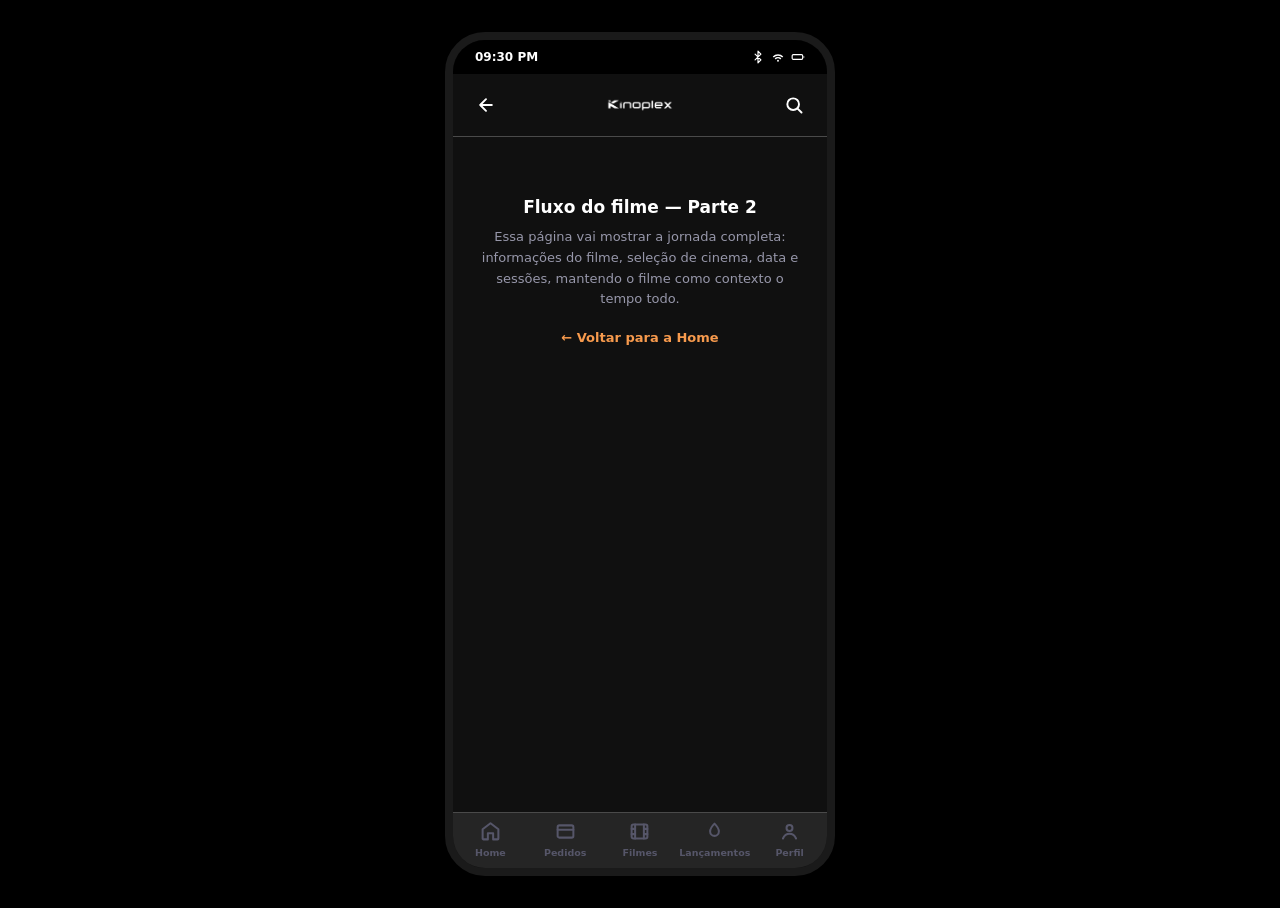
==== movie.html @ b130d0fe "Update kinoplex prototype" ====
<!DOCTYPE html>
<html lang="pt-BR">
<head>
<meta charset="UTF-8">
<meta name="viewport" content="width=device-width, initial-scale=1.0, viewport-fit=cover">
<title>Kinoplex — Filme</title>
<link rel="preconnect" href="https://fonts.googleapis.com">
<link href="https://fonts.googleapis.com/css2?family=Inter:wght@400;500;600;700;800&display=swap" rel="stylesheet">
<link rel="stylesheet" href="assets/style.css">
</head>
<body>
<div class="device">
  <div class="status-bar"><span>09:30 PM</span><div class="icons"></div></div>
  <div class="screen">
    <header class="app-header">
      <a class="icon-btn" href="index.html" aria-label="Voltar"></a>
      <div class="wordmark"><img src="assets/images/kinoplex-logo.png" alt="Kinoplex"></div>
      <a class="icon-btn" href="search.html" aria-label="Pesquisar"></a>
    </header>
    <div class="stub">
      <h2>Fluxo do filme — Parte 2</h2>
      <p>Essa página vai mostrar a jornada completa: informações do filme, seleção de cinema, data e sessões, mantendo o filme como contexto o tempo todo.</p>
      <a class="back-link" href="index.html">← Voltar para a Home</a>
    </div>
  </div>
  <nav class="bottom-nav">
    <a class="nav-item" href="index.html"><span class="nav-icon"></span>Home</a>
    <button class="nav-item"><span class="nav-icon"></span>Pedidos</button>
    <button class="nav-item"><span class="nav-icon"></span>Filmes</button>
    <button class="nav-item"><span class="nav-icon"></span>Lançamentos</button>
    <button class="nav-item"><span class="nav-icon"></span>Perfil</button>
  </nav>
</div>
<script src="assets/app.js"></script>
<script>
  document.querySelector('.status-bar .icons').innerHTML = ICONS.bluetooth + ICONS.wifi + ICONS.battery;
  document.querySelector('[aria-label="Voltar"]').innerHTML = ICONS.back;
  document.querySelector('[aria-label="Pesquisar"]').innerHTML = ICONS.search;
  const navIcons = [ICONS.home, ICONS.orders, ICONS.films, ICONS.launches, ICONS.profile];
  document.querySelectorAll('.nav-item .nav-icon').forEach((el,i) => el.innerHTML = navIcons[i]);
</script>
</body>
</html>
---- assets/style.css ----
/* ============================================================
   KINOPLEX — Design tokens
   ============================================================ */
:root {
  /* Primary — Kinoplex Orange */
  --primary-900:#7A2E00; --primary-800:#A63F00; --primary-700:#C94D00; --primary-600:#E85A00;
  --primary-500:#F58220; --primary-400:#F79A4D; --primary-300:#FAB57A; --primary-200:#FCD0A8;
  --primary-100:#FEE7D2; --primary-50:#FFF4EA;

  /* Secondary — Kinoplex Dark (achromatic) */
  --secondary-900:#151515; --secondary-800:#252525; --secondary-700:#353535; --secondary-600:#4A4A4A;
  --secondary-500:#606060; --secondary-400:#787878; --secondary-300:#999999; --secondary-200:#B0B0B0;
  --secondary-100:#E0E0E0; --secondary-50:#F2F2F2;

  /* Neutral (slightly cool grays) */
  --neutral-900:#141418; --neutral-700:#353541; --neutral-600:#454555; --neutral-500:#565669;
  --neutral-400:#73738D; --neutral-300:#9797AA; --neutral-100:#E0E0E4; --neutral-50:#F1F1F3;

  --success-500:#34B35B; --success-400:#5ACE7C;
  --warning-500:#F5B800;
  --error-500:#E44A4E;

  /* Semantic */
  --bg-app: #101010;
  --bg-surface: var(--secondary-800);
  --bg-surface-elevated: var(--secondary-700);
  --primary: var(--primary-500);
  --primary-on: #141418; /* text color to place on top of --primary */
  --text-primary: #FFFFFF;
  --text-secondary: var(--neutral-300);
  --text-muted: var(--neutral-500);
  --border-color: var(--secondary-600);

  --radius-sm: 8px;
  --radius-md: 12px;
  --radius-lg: 20px;
  --transition: all .2s cubic-bezier(.4,0,.2,1);

  --font-body: 'Open Sans', system-ui, -apple-system, sans-serif;
}

* { box-sizing: border-box; margin: 0; padding: 0; }

html, body {
  background: #000;
  color: var(--text-primary);
  font-family: var(--font-body);
  -webkit-tap-highlight-color: transparent;
}

a { color: inherit; text-decoration: none; }
button { font-family: inherit; }
ul { list-style: none; }

/* ============================================================
   DEVICE FRAME
   Desktop/presentation: phone mockup with fake status + nav bar.
   Real mobile viewport: edge-to-edge, no fake chrome (the real
   device already provides its own status bar).
   ============================================================ */
body {
  min-height: 100vh;
  display: flex;
  justify-content: center;
  align-items: center;
  padding: 32px 16px;
}

.device {
  width: 390px;
  background: var(--bg-app);
  border: 8px solid #1a1a1a;
  border-radius: 40px;
  box-shadow: 0 30px 60px rgba(0,0,0,.55);
  overflow: hidden;
  position: relative;
  display: flex;
  flex-direction: column;
  height: 844px;
}

.status-bar {
  height: 34px;
  flex-shrink: 0;
  padding: 0 22px;
  display: flex;
  align-items: center;
  justify-content: space-between;
  font-size: 12px;
  font-weight: 600;
  background: #000;
}
.status-bar .icons { display: flex; align-items: center; gap: 6px; }
.status-bar svg { width: 14px; height: 14px; }

.android-bar {
  height: 26px;
  flex-shrink: 0;
  background: #000;
  display: flex;
  align-items: center;
  justify-content: center;
  gap: 60px;
  color: var(--text-secondary);
}
.android-bar svg { width: 16px; height: 16px; }

.screen {
  flex: 1;
  overflow-y: auto;
  overflow-x: hidden;
  scrollbar-width: none;
  position: relative;
  background: var(--bg-app);
}
.screen::-webkit-scrollbar { display: none; }

@media (max-width: 460px) {
  body { padding: 0; align-items: stretch; }
  .device {
    width: 100%;
    height: 100dvh;
    border: none;
    border-radius: 0;
    box-shadow: none;
  }
  .status-bar, .android-bar { display: none; }
}

/* ============================================================
   HEADER
   ============================================================ */
.app-header {
  position: sticky;
  top: 0;
  z-index: 20;
  background: var(--bg-app);
  border-bottom: 1px solid var(--border-color);
  padding: 14px 16px;
  display: flex;
  align-items: center;
  justify-content: space-between;
}
.icon-btn {
  width: 34px;
  height: 34px;
  display: flex;
  align-items: center;
  justify-content: center;
  background: none;
  border: none;
  color: var(--text-primary);
  cursor: pointer;
  border-radius: 50%;
  transition: var(--transition);
  flex-shrink: 0;
}
.icon-btn:hover { background: var(--bg-surface); }
.icon-btn svg { width: 20px; height: 20px; }

.wordmark {
  display: flex;
  align-items: center;
}
.wordmark img {
  height: 17px;
  width: auto;
  display: block;
}
.splash .wordmark img { height: 30px; }

/* ============================================================
   SECTION HEADERS
   ============================================================ */
.section-title {
  padding: 18px 16px 12px;
  font-size: 15px;
  font-weight: 800;
  color: var(--text-primary);
}

/* ============================================================
   BADGES (age rating / genre / trending)
   ============================================================ */
.badge-row { display: flex; align-items: center; gap: 6px; flex-wrap: wrap; margin-top: 8px; }
.badge {
  font-size: 10.5px;
  font-weight: 700;
  padding: 3px 8px;
  border-radius: 5px;
  white-space: nowrap;
}
.badge-rating { background: var(--primary-500); color: var(--primary-on); }
.badge-genre { background: var(--bg-surface-elevated); color: var(--text-secondary); font-weight: 600; }
.badge-trending {
  background: var(--bg-surface-elevated);
  color: var(--primary-400);
  font-weight: 700;
  display: inline-flex;
  align-items: center;
  gap: 3px;
}
.badge-trending svg { width: 10px; height: 10px; }

/* ============================================================
   FEATURED CARD (first "Em Cartaz" item)
   ============================================================ */
.featured-card {
  display: block;
  margin: 0 16px 20px;
  cursor: pointer;
}
.featured-poster {
  position: relative;
  height: 230px;
  border-radius: var(--radius-md);
  overflow: hidden;
  border: 1px solid var(--border-color);
  background-size: cover;
  background-position: center;
  transition: var(--transition);
}
.featured-card:hover .featured-poster { border-color: var(--primary); }

.play-badge {
  position: absolute;
  top: 10px;
  left: 10px;
  width: 26px;
  height: 26px;
  border-radius: 6px;
  background: rgba(0,0,0,.55);
  display: flex;
  align-items: center;
  justify-content: center;
  backdrop-filter: blur(2px);
}
.play-badge svg { width: 12px; height: 12px; color: #fff; }

.featured-title {
  font-size: 16px;
  font-weight: 700;
  margin-top: 10px;
  line-height: 1.3;
}

/* ============================================================
   SECONDARY GRID (2-up "Em Cartaz" row)
   ============================================================ */
.movie-grid {
  display: grid;
  grid-template-columns: 1fr 1fr;
  gap: 12px;
  padding: 0 16px 8px;
}
.movie-card { cursor: pointer; }
.movie-card .poster {
  aspect-ratio: 2/3;
  border-radius: var(--radius-md);
  border: 1px solid var(--border-color);
  background-size: cover;
  background-position: center;
  transition: var(--transition);
}
.movie-card:hover .poster { border-color: var(--primary); }
.movie-card .movie-title {
  font-size: 13px;
  font-weight: 700;
  margin-top: 8px;
  line-height: 1.3;
}

/* Placeholder poster gradients (no real movie stills — public deploy) */
.poster-a { background-image: linear-gradient(150deg, hsl(6,70%,26%), hsl(340,55%,12%)); }
.poster-b { background-image: linear-gradient(150deg, hsl(200,45%,22%), hsl(230,50%,10%)); }
.poster-c { background-image: linear-gradient(150deg, hsl(330,40%,24%), hsl(300,45%,10%)); }

/* ============================================================
   BOTTOM NAV
   ============================================================ */
.bottom-nav {
  flex-shrink: 0;
  border-top: 1px solid var(--border-color);
  background: var(--bg-surface);
  display: flex;
  justify-content: space-around;
  align-items: center;
  padding: 8px 0 10px;
}
.nav-item {
  display: flex;
  flex-direction: column;
  align-items: center;
  gap: 3px;
  color: var(--text-muted);
  font-size: 9.5px;
  font-weight: 600;
  cursor: pointer;
  width: 20%;
  background: none;
  border: none;
}
.nav-item svg { width: 21px; height: 21px; }
.nav-item.active { color: var(--primary); }

/* ============================================================
   SPLASH
   ============================================================ */
.splash {
  position: absolute;
  inset: 0;
  z-index: 100;
  background: #000;
  display: flex;
  flex-direction: column;
  align-items: center;
  justify-content: center;
  gap: 10px;
  transition: opacity .5s ease;
}
.splash.fade-out { opacity: 0; pointer-events: none; }
.splash .wordmark { font-size: 26px; }
.splash .tagline {
  font-size: 10.5px;
  font-weight: 700;
  letter-spacing: .25em;
  color: var(--text-secondary);
}

/* ============================================================
   STUB PAGE (used by movie.html / search.html until later parts)
   ============================================================ */
.stub {
  padding: 60px 24px;
  text-align: center;
  color: var(--text-secondary);
}
.stub h2 { color: var(--text-primary); font-size: 17px; margin-bottom: 10px; }
.stub p { font-size: 13px; line-height: 1.6; }
.stub .back-link {
  display: inline-block;
  margin-top: 20px;
  color: var(--primary-400);
  font-weight: 700;
  font-size: 13px;
}
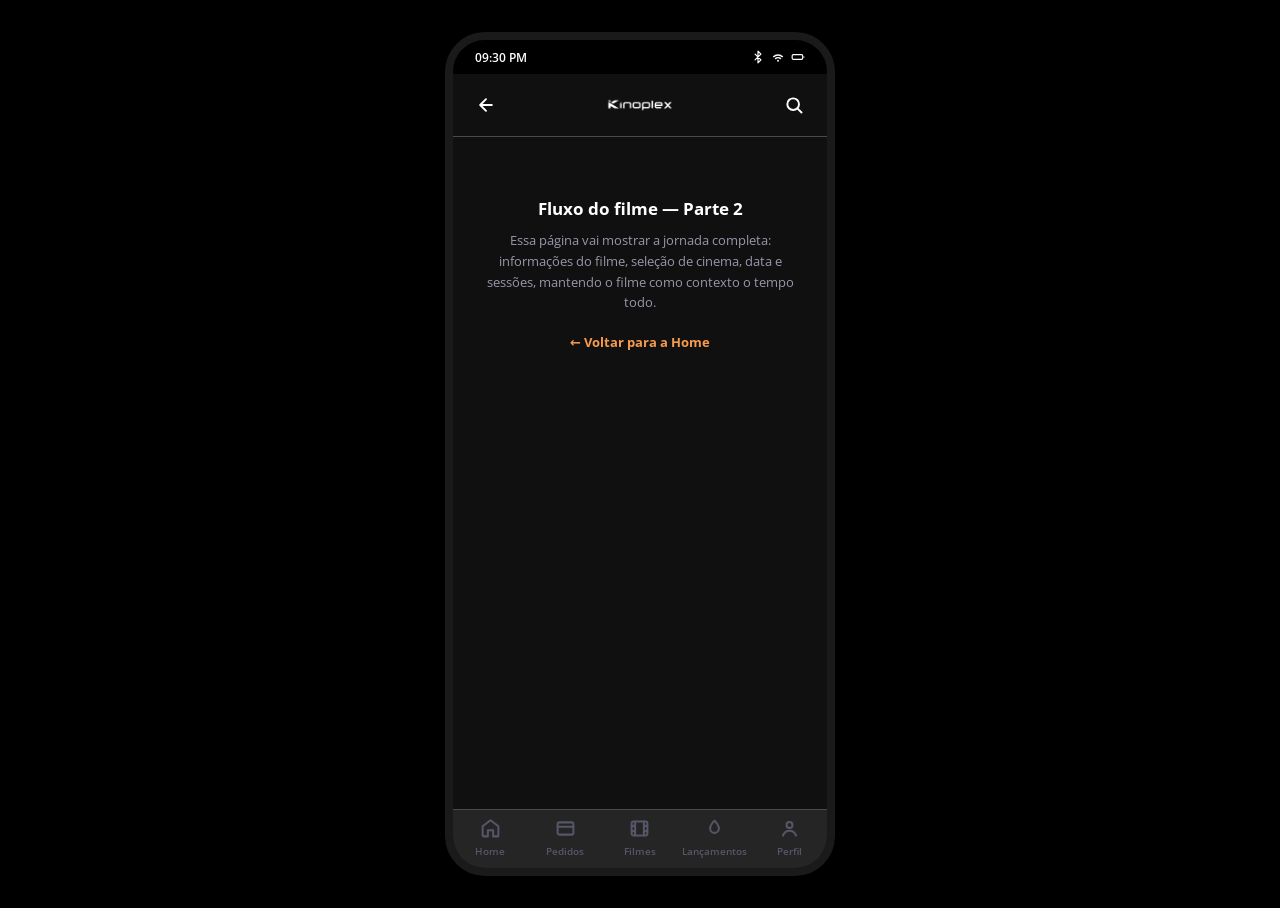
==== commit f976a627: "Fix font: load Open Sans (matches prototype)" ====
--- a/movie.html
+++ b/movie.html
@@ -5,7 +5,7 @@
 <meta name="viewport" content="width=device-width, initial-scale=1.0, viewport-fit=cover">
 <title>Kinoplex — Filme</title>
 <link rel="preconnect" href="https://fonts.googleapis.com">
-<link href="https://fonts.googleapis.com/css2?family=Inter:wght@400;500;600;700;800&display=swap" rel="stylesheet">
+<link href="https://fonts.googleapis.com/css2?family=Open+Sans:wght@400;500;600;700;800&display=swap" rel="stylesheet">
 <link rel="stylesheet" href="assets/style.css">
 </head>
 <body>
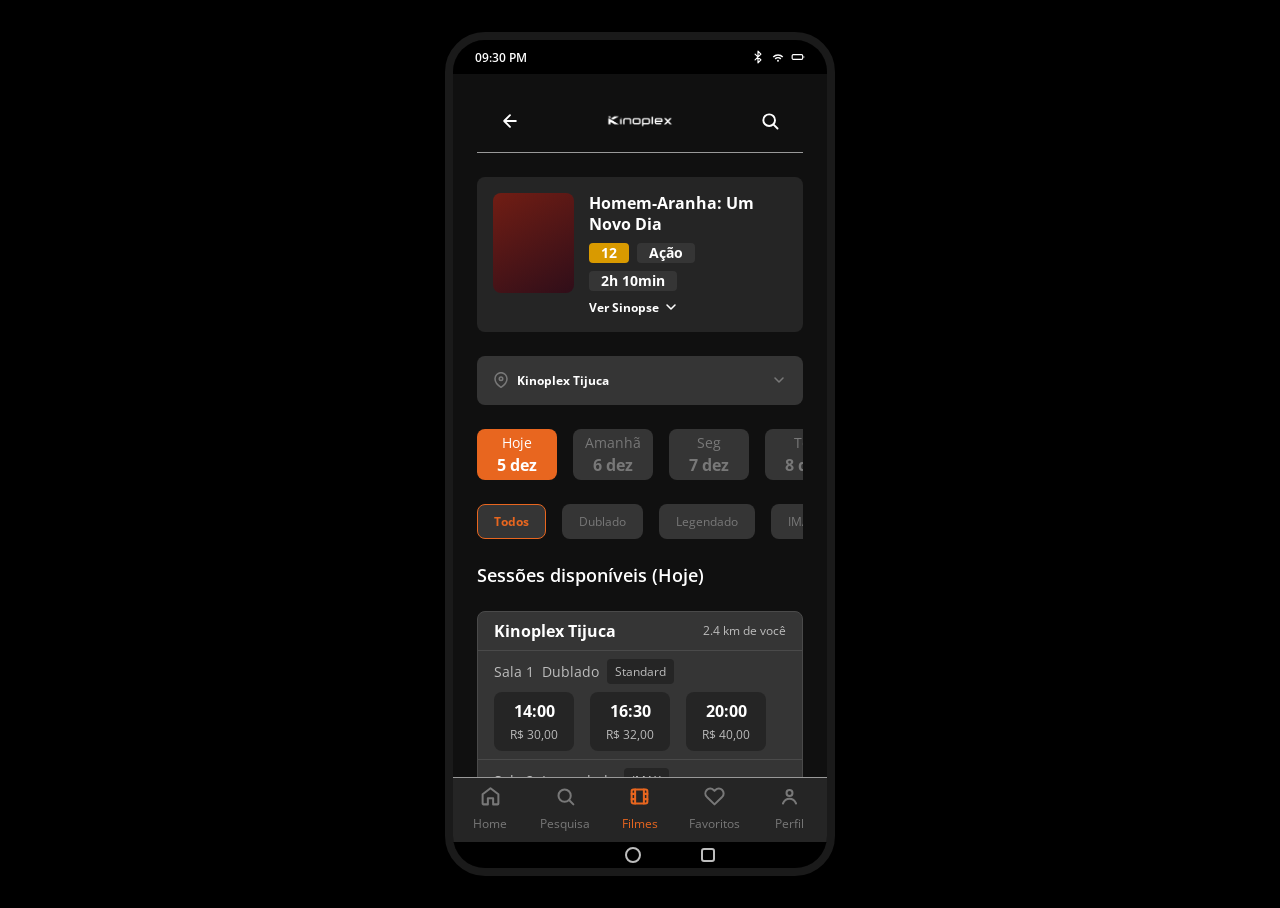
==== commit f1495ffe: "Add movie detail page with sessions DB, cinema dropdown, day tabs and filters" ====
--- a/movie.html
+++ b/movie.html
@@ -11,33 +11,217 @@
 <body>
 <div class="device">
   <div class="status-bar"><span>09:30 PM</span><div class="icons"></div></div>
-  <div class="screen">
+
+  <div class="screen movie-screen">
     <header class="app-header">
       <a class="icon-btn" href="index.html" aria-label="Voltar"></a>
       <div class="wordmark"><img src="assets/images/kinoplex-logo.png" alt="Kinoplex"></div>
       <a class="icon-btn" href="search.html" aria-label="Pesquisar"></a>
     </header>
-    <div class="stub">
-      <h2>Fluxo do filme — Parte 2</h2>
-      <p>Essa página vai mostrar a jornada completa: informações do filme, seleção de cinema, data e sessões, mantendo o filme como contexto o tempo todo.</p>
-      <a class="back-link" href="index.html">← Voltar para a Home</a>
+
+    <!-- FICHA DO FILME -->
+    <div class="movie-ficha">
+      <div class="movie-ficha-poster" id="fichaPoster"></div>
+      <div class="movie-ficha-body">
+        <h1 class="movie-ficha-title" id="fichaTitle"></h1>
+        <div class="movie-ficha-badges" id="fichaBadges"></div>
+        <button class="synopsis-toggle" id="synopsisToggle">
+          <span>Ver Sinopse</span><span class="synopsis-chevron"></span>
+        </button>
+        <p class="synopsis" id="synopsis" hidden></p>
+      </div>
     </div>
+
+    <!-- CINEMA -->
+    <div class="cinema-select">
+      <span class="cinema-select-icon"></span>
+      <select id="cinemaSelect" aria-label="Escolher cinema"></select>
+      <span class="cinema-select-chevron"></span>
+    </div>
+
+    <!-- DIAS -->
+    <div class="day-tabs" id="dayTabs"></div>
+
+    <!-- FILTROS -->
+    <div class="filter-chips" id="filterChips"></div>
+
+    <!-- SESSÕES -->
+    <div class="sessions-title" id="sessionsTitle">Sessões disponíveis (Hoje)</div>
+    <div class="session-cards" id="sessionCards"></div>
   </div>
+
   <nav class="bottom-nav">
     <a class="nav-item" href="index.html"><span class="nav-icon"></span>Home</a>
-    <button class="nav-item"><span class="nav-icon"></span>Pedidos</button>
-    <button class="nav-item"><span class="nav-icon"></span>Filmes</button>
-    <button class="nav-item"><span class="nav-icon"></span>Lançamentos</button>
+    <a class="nav-item" href="search.html"><span class="nav-icon"></span>Pesquisa</a>
+    <button class="nav-item active"><span class="nav-icon"></span>Filmes</button>
+    <button class="nav-item"><span class="nav-icon"></span>Favoritos</button>
     <button class="nav-item"><span class="nav-icon"></span>Perfil</button>
   </nav>
+
+  <div class="android-bar">
+    <span class="nav-icon-back"></span>
+    <span style="width:16px;height:16px;border:2px solid currentColor;border-radius:50%;display:inline-block;"></span>
+    <span style="width:14px;height:14px;border:2px solid currentColor;border-radius:3px;display:inline-block;"></span>
+  </div>
 </div>
 <script src="assets/app.js"></script>
 <script>
   document.querySelector('.status-bar .icons').innerHTML = ICONS.bluetooth + ICONS.wifi + ICONS.battery;
   document.querySelector('[aria-label="Voltar"]').innerHTML = ICONS.back;
   document.querySelector('[aria-label="Pesquisar"]').innerHTML = ICONS.search;
-  const navIcons = [ICONS.home, ICONS.orders, ICONS.films, ICONS.launches, ICONS.profile];
+  const navIcons = [ICONS.home, ICONS.search, ICONS.films, ICONS.favorites, ICONS.profile];
   document.querySelectorAll('.nav-item .nav-icon').forEach((el,i) => el.innerHTML = navIcons[i]);
+  document.querySelector('.cinema-select-icon').innerHTML = ICONS.pin;
+  document.querySelector('.cinema-select-chevron').innerHTML = ICONS.chevron;
+
+  // ---- Filme (lido da URL) ----
+  const movieId = new URLSearchParams(location.search).get('id') || 'homem-aranha';
+  const movie = MOVIES[movieId] || MOVIES['homem-aranha'];
+  document.title = 'Kinoplex — ' + movie.title;
+
+  document.getElementById('fichaPoster').classList.add(movie.posterClass);
+  document.getElementById('fichaTitle').textContent = movie.title;
+  const ratingClass = { "L":"livre", "10":"s10", "12":"s12", "14":"s14", "16":"s16", "18":"s18" }[movie.rating] || "";
+  document.getElementById('fichaBadges').innerHTML =
+    '<span class="badge badge-rating ' + ratingClass + '">' + movie.rating + '</span>' +
+    '<span class="badge badge-genre">' + movie.genre + '</span>' +
+    '<span class="badge badge-genre">' + movie.runtime + '</span>';
+  document.getElementById('synopsis').textContent = movie.synopsis;
+
+  // Sinopse (expandir/recolher)
+  document.querySelector('.synopsis-chevron').innerHTML = ICONS.chevron;
+  document.getElementById('synopsisToggle').addEventListener('click', () => {
+    const synopsis = document.getElementById('synopsis');
+    const open = synopsis.hidden;
+    synopsis.hidden = !open;
+    document.getElementById('synopsisToggle').classList.toggle('open', open);
+  });
+
+  // ---- Cinemas (dropdown) ----
+  const cinemaSelect = document.getElementById('cinemaSelect');
+  THEATERS.forEach(t => {
+    const o = document.createElement('option');
+    o.value = t.id;
+    o.textContent = t.name;
+    cinemaSelect.appendChild(o);
+  });
+  cinemaSelect.value = 'tijuca';
+  let cinemaFilterApplied = false;
+  cinemaSelect.addEventListener('change', () => {
+    cinemaFilterApplied = true;
+    renderSessions();
+  });
+
+  // ---- Dias ----
+  const DAYS = 5;
+  const MONTHS = ['jan','fev','mar','abr','mai','jun','jul','ago','set','out','nov','dez'];
+  const WEEKDAYS = ['Dom','Seg','Ter','Qua','Qui','Sex','Sáb'];
+  function dayLabel(offset) {
+    const d = new Date();
+    d.setDate(d.getDate() + offset);
+    const date = d.getDate() + ' ' + MONTHS[d.getMonth()];
+    if (offset === 0) return { top: 'Hoje', date: date };
+    if (offset === 1) return { top: 'Amanhã', date: date };
+    return { top: WEEKDAYS[d.getDay()], date: date };
+  }
+  let activeDay = 0;
+  const dayTabs = document.getElementById('dayTabs');
+  function renderDayTabs() {
+    dayTabs.innerHTML = '';
+    for (let i = 0; i < DAYS; i++) {
+      const l = dayLabel(i);
+      const b = document.createElement('button');
+      b.type = 'button';
+      b.className = 'day-tab' + (i === activeDay ? ' active' : '');
+      b.innerHTML = '<span class="day-tab-top">' + l.top + '</span><span class="day-tab-bottom">' + l.date + '</span>';
+      b.addEventListener('click', () => {
+        activeDay = i;
+        renderDayTabs();
+        updateSessionsTitle();
+        renderSessions();
+      });
+      dayTabs.appendChild(b);
+    }
+  }
+
+  // ---- Filtros (Dublado / Legendado / IMAX / 3D) ----
+  const FILTERS = ['Todos', 'Dublado', 'Legendado', 'IMAX', '3D'];
+  let activeFilter = 'Todos';
+  const filterChips = document.getElementById('filterChips');
+  function renderFilterChips() {
+    filterChips.innerHTML = '';
+    FILTERS.forEach(f => {
+      const b = document.createElement('button');
+      b.type = 'button';
+      b.className = 'filter-chip' + (f === activeFilter ? ' active' : '');
+      b.textContent = f;
+      b.addEventListener('click', () => {
+        activeFilter = f;
+        renderFilterChips();
+        renderSessions();
+      });
+      filterChips.appendChild(b);
+    });
+  }
+
+  // ---- Sessões ----
+  const sessionCards = document.getElementById('sessionCards');
+  function updateSessionsTitle() {
+    document.getElementById('sessionsTitle').textContent = 'Sessões disponíveis (' + dayLabel(activeDay).top + ')';
+  }
+  function renderSessions() {
+    let list = (SESSIONS[movieId] || []).filter(s => s.day === activeDay);
+    if (activeFilter === 'Dublado') list = list.filter(s => s.type === 'Dublado');
+    else if (activeFilter === 'Legendado') list = list.filter(s => s.type === 'Legendado');
+    else if (activeFilter === 'IMAX') list = list.filter(s => s.format === 'IMAX');
+    else if (activeFilter === '3D') list = list.filter(s => s.format === '3D');
+    if (cinemaFilterApplied) list = list.filter(s => s.theater === cinemaSelect.value);
+
+    const byTheater = new Map();
+    list.forEach(s => {
+      if (!byTheater.has(s.theater)) byTheater.set(s.theater, []);
+      byTheater.get(s.theater).push(s);
+    });
+
+    sessionCards.innerHTML = '';
+    if (byTheater.size === 0) {
+      const p = document.createElement('p');
+      p.className = 'empty-sessions';
+      p.textContent = 'Nenhuma sessão disponível para esses filtros.';
+      sessionCards.appendChild(p);
+      return;
+    }
+    byTheater.forEach((sessions, theaterId) => {
+      const theater = THEATERS.find(t => t.id === theaterId);
+      if (!theater) return;
+      const card = document.createElement('div');
+      card.className = 'session-card';
+      let html = '<div class="session-card-head">' +
+        '<span class="session-card-name">' + theater.name + '</span>' +
+        '<span class="session-card-dist">' + theater.dist + '</span>' +
+        '</div>';
+      sessions.forEach((s, idx) => {
+        html += '<div class="session-card-divider"></div>' +
+          '<div class="session-row">' +
+            '<div class="session-row-info">' +
+              '<span class="session-room">' + s.room + '</span>' +
+              '<span class="session-type">' + s.type + '</span>' +
+              '<span class="session-format">' + s.format + '</span>' +
+            '</div>' +
+            '<div class="session-times">' +
+              s.times.map(t => '<div class="session-time"><span class="session-time-h">' + t[0] + '</span><span class="session-time-p">' + t[1] + '</span></div>').join('') +
+            '</div>' +
+          '</div>';
+      });
+      card.innerHTML = html;
+      sessionCards.appendChild(card);
+    });
+  }
+
+  renderDayTabs();
+  renderFilterChips();
+  updateSessionsTitle();
+  renderSessions();
 </script>
 </body>
-</html>
+</html>
--- a/assets/style.css
+++ b/assets/style.css
@@ -2,10 +2,14 @@
    KINOPLEX — Design tokens
    ============================================================ */
 :root {
-  /* Primary — Kinoplex Orange */
-  --primary-900:#7A2E00; --primary-800:#A63F00; --primary-700:#C94D00; --primary-600:#E85A00;
-  --primary-500:#F58220; --primary-400:#F79A4D; --primary-300:#FAB57A; --primary-200:#FCD0A8;
+  /* Primary — Kinoplex Orange (#E8661F) */
+  --primary-900:#6B2A0A; --primary-800:#8F3810; --primary-700:#B3470F; --primary-600:#C84D12;
+  --primary-500:#E8661F; --primary-400:#FF8A3D; --primary-300:#FAB57A; --primary-200:#FCD4B3;
   --primary-100:#FEE7D2; --primary-50:#FFF4EA;
+
+  /* Age rating — official BR classification colors */
+  --rating-livre:#34B35B; --rating-10:#2F80ED; --rating-12:#D99A00;
+  --rating-14:#E8661F; --rating-16:#D13438; --rating-18:#111111;
 
   /* Secondary — Kinoplex Dark (achromatic) */
   --secondary-900:#151515; --secondary-800:#252525; --secondary-700:#353535; --secondary-600:#4A4A4A;
@@ -25,15 +29,15 @@
   --bg-surface: var(--secondary-800);
   --bg-surface-elevated: var(--secondary-700);
   --primary: var(--primary-500);
-  --primary-on: #141418; /* text color to place on top of --primary */
+  --primary-on: #FFFFFF; /* text color to place on top of --primary */
   --text-primary: #FFFFFF;
-  --text-secondary: var(--neutral-300);
-  --text-muted: var(--neutral-500);
-  --border-color: var(--secondary-600);
-
-  --radius-sm: 8px;
-  --radius-md: 12px;
-  --radius-lg: 20px;
+  --text-secondary: #BDBDBD;
+  --text-muted: #787878;
+  --border-color: #999999;
+
+  --radius-sm: 4px;
+  --radius-md: 8px;
+  --radius-lg: 16px;
   --transition: all .2s cubic-bezier(.4,0,.2,1);
 
   --font-body: 'Open Sans', system-ui, -apple-system, sans-serif;
@@ -174,8 +178,8 @@
    ============================================================ */
 .section-title {
   padding: 18px 16px 12px;
-  font-size: 15px;
-  font-weight: 800;
+  font-size: 20px;
+  font-weight: 700;
   color: var(--text-primary);
 }
 
@@ -184,14 +188,21 @@
    ============================================================ */
 .badge-row { display: flex; align-items: center; gap: 6px; flex-wrap: wrap; margin-top: 8px; }
 .badge {
-  font-size: 10.5px;
-  font-weight: 700;
-  padding: 3px 8px;
-  border-radius: 5px;
+  font-size: 12px;
+  font-weight: 700;
+  padding: 4px 12px;
+  border-radius: 4px;
   white-space: nowrap;
-}
-.badge-rating { background: var(--primary-500); color: var(--primary-on); }
-.badge-genre { background: var(--bg-surface-elevated); color: var(--text-secondary); font-weight: 600; }
+  line-height: 12px;
+}
+.badge-rating { background: var(--rating-12); color: #FFF; padding: 4px 5px; }
+.badge-rating.livre { background: var(--rating-livre); }
+.badge-rating.s10 { background: var(--rating-10); }
+.badge-rating.s12 { background: var(--rating-12); }
+.badge-rating.s14 { background: var(--rating-14); }
+.badge-rating.s16 { background: var(--rating-16); }
+.badge-rating.s18 { background: var(--rating-18); }
+.badge-genre { background: var(--bg-surface-elevated); color: #FFF; }
 .badge-trending {
   background: var(--bg-surface-elevated);
   color: var(--primary-400);
@@ -215,7 +226,7 @@
   height: 230px;
   border-radius: var(--radius-md);
   overflow: hidden;
-  border: 1px solid var(--border-color);
+  border: 1px solid var(--primary-300);
   background-size: cover;
   background-position: center;
   transition: var(--transition);
@@ -238,7 +249,7 @@
 .play-badge svg { width: 12px; height: 12px; color: #fff; }
 
 .featured-title {
-  font-size: 16px;
+  font-size: 20px;
   font-weight: 700;
   margin-top: 10px;
   line-height: 1.3;
@@ -255,7 +266,7 @@
 }
 .movie-card { cursor: pointer; }
 .movie-card .poster {
-  aspect-ratio: 2/3;
+  aspect-ratio: 188 / 214;
   border-radius: var(--radius-md);
   border: 1px solid var(--border-color);
   background-size: cover;
@@ -264,7 +275,7 @@
 }
 .movie-card:hover .poster { border-color: var(--primary); }
 .movie-card .movie-title {
-  font-size: 13px;
+  font-size: 14px;
   font-weight: 700;
   margin-top: 8px;
   line-height: 1.3;
@@ -291,10 +302,10 @@
   display: flex;
   flex-direction: column;
   align-items: center;
-  gap: 3px;
+  gap: 4px;
   color: var(--text-muted);
-  font-size: 9.5px;
-  font-weight: 600;
+  font-size: 12px;
+  font-weight: 400;
   cursor: pointer;
   width: 20%;
   background: none;
@@ -344,3 +355,382 @@
   font-weight: 700;
   font-size: 13px;
 }
+
+/* ============================================================
+   SEARCH PAGE (search.html)
+   ============================================================ */
+body.search-page .bottom-nav { border-top-color: #BDBDBD; }
+
+.search-screen {
+  padding: 32px 24px 24px;
+}
+
+/* Barra de busca */
+.search-field {
+  display: flex;
+  align-items: center;
+  gap: 8px;
+  background: var(--bg-surface-elevated);
+  border: 1px solid var(--secondary-600);
+  border-radius: 8px;
+  padding: 12px 16px;
+  transition: border-color var(--transition);
+}
+.search-field:focus-within { border-color: var(--primary); }
+.search-field-icon {
+  display: flex;
+  flex-shrink: 0;
+  color: var(--text-muted);
+}
+.search-field-icon svg { width: 16px; height: 16px; }
+.search-field input {
+  flex: 1;
+  min-width: 0;
+  background: none;
+  border: none;
+  outline: none;
+  color: var(--secondary-300);
+  font-family: var(--font-body);
+  font-size: 12px;
+  font-weight: 400;
+}
+.search-field input::placeholder { color: var(--text-muted); }
+.search-field input::-webkit-search-cancel-button { display: none; }
+
+/* Grupos: Em Alta / Buscas recentes */
+.search-group {
+  display: flex;
+  flex-direction: column;
+  gap: 16px;
+  margin-top: 32px;
+}
+.search-group-title {
+  color: var(--text-primary);
+  font-size: 14px;
+  font-weight: 700;
+}
+
+/* Item de resultado */
+.search-item {
+  display: flex;
+  align-items: center;
+  gap: 8px;
+  min-height: 23px;
+  color: var(--text-primary);
+}
+.search-item-icon {
+  display: flex;
+  flex-shrink: 0;
+}
+.search-item-icon svg { width: 16px; height: 16px; }
+.search-item-label {
+  flex: 1;
+  font-size: 12px;
+  font-weight: 400;
+  white-space: nowrap;
+  overflow: hidden;
+  text-overflow: ellipsis;
+}
+.search-item-chevron {
+  display: flex;
+  flex-shrink: 0;
+  color: var(--secondary-300);
+}
+.search-item-chevron svg { width: 16px; height: 16px; }
+
+/* Teclado virtual (simula o teclado do celular) */
+.vkbd {
+  position: absolute;
+  left: 0;
+  right: 0;
+  bottom: 26px;
+  z-index: 60;
+  background: #1C1C1E;
+  padding: 8px 6px 10px;
+  display: flex;
+  flex-direction: column;
+  gap: 8px;
+  transform: translateY(100%);
+  transition: transform .3s cubic-bezier(.16, 1, .3, 1);
+  user-select: none;
+}
+.vkbd.open { transform: translateY(0); }
+.vkbd-row { display: flex; justify-content: center; gap: 4px; }
+.vkbd-key {
+  flex: 1;
+  height: 40px;
+  border: none;
+  border-radius: 5px;
+  background: #3A3A3C;
+  color: #FFF;
+  font-family: var(--font-body);
+  font-size: 15px;
+  font-weight: 500;
+  cursor: pointer;
+  box-shadow: 0 1px 1px rgba(0, 0, 0, .3);
+  transition: background-color .1s, transform .05s;
+}
+.vkbd-key:active { background: #545456; transform: scale(.95); }
+.vkbd-special { flex: 1.5; font-size: 13px; }
+.vkbd-space { flex: 5; }
+.vkbd-go { background: var(--primary); color: #FFF; font-weight: 700; }
+.vkbd-go:active { background: var(--primary-600); }
+
+/* Resultados da busca */
+.search-results { gap: 8px; }
+.search-field-clear {
+  display: none;
+  align-items: center;
+  justify-content: center;
+  width: 24px;
+  height: 24px;
+  border: none;
+  background: none;
+  color: var(--secondary-300);
+  cursor: pointer;
+  border-radius: 50%;
+  flex-shrink: 0;
+}
+.search-field-clear.visible { display: flex; }
+.search-field-clear svg { width: 14px; height: 14px; }
+.search-result-card {
+  display: flex;
+  align-items: center;
+  gap: 14px;
+  padding: 8px 16px;
+  background: var(--bg-surface-elevated);
+  border-radius: 16px;
+}
+.search-result-poster {
+  width: 49px;
+  height: 60px;
+  border-radius: 10px;
+  flex-shrink: 0;
+  background-size: cover;
+  background-position: center;
+}
+.search-result-info {
+  flex: 1;
+  min-width: 0;
+  display: flex;
+  flex-direction: column;
+  gap: 8px;
+}
+.search-result-title {
+  font-size: 16px;
+  font-weight: 700;
+  color: var(--text-primary);
+  white-space: nowrap;
+  overflow: hidden;
+  text-overflow: ellipsis;
+}
+.search-result-meta {
+  font-size: 12px;
+  font-weight: 400;
+  color: var(--text-primary);
+}
+.search-result-chevron {
+  display: flex;
+  flex-shrink: 0;
+  color: var(--secondary-300);
+}
+.search-result-chevron svg { width: 16px; height: 16px; }
+.search-result-card--theater { padding-top: 18px; padding-bottom: 18px; }
+
+/* ============================================================
+   MOVIE PAGE (movie.html)
+   ============================================================ */
+.movie-screen {
+  padding: 16px 24px 24px;
+  display: flex;
+  flex-direction: column;
+  gap: 24px;
+}
+.movie-screen > * { flex-shrink: 0; }
+
+/* Ficha do filme */
+.movie-ficha {
+  display: flex;
+  gap: 15px;
+  background: var(--bg-surface);
+  border-radius: 8px;
+  padding: 16px;
+  align-items: stretch;
+}
+.movie-ficha-poster {
+  width: 81px;
+  height: 100px;
+  border-radius: 8px;
+  flex-shrink: 0;
+  background-size: cover;
+  background-position: center;
+}
+.movie-ficha-body {
+  flex: 1;
+  min-width: 0;
+  display: flex;
+  flex-direction: column;
+  gap: 8px;
+}
+.movie-ficha-title {
+  font-size: 16px;
+  font-weight: 700;
+  line-height: 1.3;
+}
+.movie-ficha-badges {
+  display: flex;
+  align-items: center;
+  gap: 8px;
+  flex-wrap: wrap;
+}
+.movie-ficha-badges .badge { font-size: 14px; padding: 4px 12px; }
+
+.synopsis-toggle {
+  display: flex;
+  align-items: center;
+  gap: 4px;
+  background: none;
+  border: none;
+  color: var(--text-primary);
+  font-size: 12px;
+  font-weight: 700;
+  cursor: pointer;
+  padding: 0;
+  margin-top: auto;
+  align-self: flex-start;
+}
+.synopsis-chevron {
+  display: flex;
+  color: var(--text-primary);
+  transition: transform .2s ease;
+  transform: rotate(90deg);
+}
+.synopsis-chevron svg { width: 16px; height: 16px; }
+.synopsis-toggle.open .synopsis-chevron { transform: rotate(-90deg); }
+.synopsis {
+  font-size: 13px;
+  line-height: 1.6;
+  color: var(--text-secondary);
+}
+
+/* Dropdown de cinema */
+.cinema-select {
+  display: flex;
+  align-items: center;
+  gap: 8px;
+  background: var(--bg-surface-elevated);
+  border-radius: 8px;
+  padding: 16px;
+  position: relative;
+}
+.cinema-select-icon { display: flex; flex-shrink: 0; color: var(--text-muted); }
+.cinema-select-icon svg { width: 16px; height: 16px; }
+.cinema-select select {
+  flex: 1;
+  min-width: 0;
+  appearance: none;
+  -webkit-appearance: none;
+  background: none;
+  border: none;
+  outline: none;
+  color: var(--text-primary);
+  font-family: var(--font-body);
+  font-size: 12px;
+  font-weight: 700;
+  cursor: pointer;
+}
+.cinema-select-chevron {
+  display: flex;
+  flex-shrink: 0;
+  color: var(--text-muted);
+  pointer-events: none;
+}
+.cinema-select-chevron svg { width: 16px; height: 16px; transform: rotate(90deg); }
+
+/* Dias */
+.day-tabs { display: flex; gap: 16px; overflow-x: auto; scrollbar-width: none; }
+.day-tabs::-webkit-scrollbar { display: none; }
+.day-tab {
+  width: 80px;
+  flex-shrink: 0;
+  display: flex;
+  flex-direction: column;
+  align-items: center;
+  gap: 2px;
+  padding: 4px 8px;
+  background: var(--bg-surface-elevated);
+  border: none;
+  border-radius: 8px;
+  cursor: pointer;
+  color: var(--text-muted);
+  transition: var(--transition);
+}
+.day-tab-top { font-size: 14px; font-weight: 400; }
+.day-tab-bottom { font-size: 16px; font-weight: 700; }
+.day-tab.active { background: var(--primary); color: #FFF; }
+
+/* Filtros (Dublado / Legendado / IMAX / 3D) */
+.filter-chips { display: flex; gap: 16px; overflow-x: auto; scrollbar-width: none; }
+.filter-chips::-webkit-scrollbar { display: none; }
+.filter-chip {
+  padding: 8px 16px;
+  background: var(--bg-surface-elevated);
+  border: 1px solid transparent;
+  border-radius: 8px;
+  color: var(--text-muted);
+  font-family: var(--font-body);
+  font-size: 12px;
+  font-weight: 400;
+  cursor: pointer;
+  white-space: nowrap;
+  transition: var(--transition);
+}
+.filter-chip.active {
+  color: var(--primary);
+  border-color: var(--primary);
+  font-weight: 700;
+}
+
+/* Sessões */
+.sessions-title { font-size: 18px; font-weight: 600; }
+.session-cards { display: flex; flex-direction: column; gap: 16px; }
+.session-card {
+  background: var(--bg-surface-elevated);
+  border: 1px solid var(--secondary-600);
+  border-radius: 8px;
+  padding: 8px 0;
+}
+.session-card-head {
+  display: flex;
+  align-items: center;
+  justify-content: space-between;
+  padding: 0 16px;
+}
+.session-card-name { font-size: 16px; font-weight: 700; }
+.session-card-dist { font-size: 12px; font-weight: 400; color: var(--text-secondary); }
+.session-card-divider { height: 1px; background: var(--secondary-600); margin: 8px 0; }
+.session-row { padding: 0 16px; display: flex; flex-direction: column; gap: 8px; }
+.session-row-info { display: flex; align-items: center; gap: 8px; }
+.session-room { font-size: 14px; color: var(--text-secondary); }
+.session-type { font-size: 14px; color: var(--text-secondary); }
+.session-format {
+  font-size: 12px;
+  color: var(--text-secondary);
+  background: var(--bg-surface);
+  padding: 4px 8px;
+  border-radius: 4px;
+}
+.session-times { display: flex; gap: 16px; flex-wrap: wrap; }
+.session-time {
+  width: 80px;
+  padding: 8px;
+  background: var(--bg-surface);
+  border-radius: 8px;
+  display: flex;
+  flex-direction: column;
+  align-items: center;
+  gap: 4px;
+}
+.session-time-h { font-size: 16px; font-weight: 700; }
+.session-time-p { font-size: 12px; color: var(--text-secondary); }
+.empty-sessions { color: var(--text-secondary); font-size: 13px; }
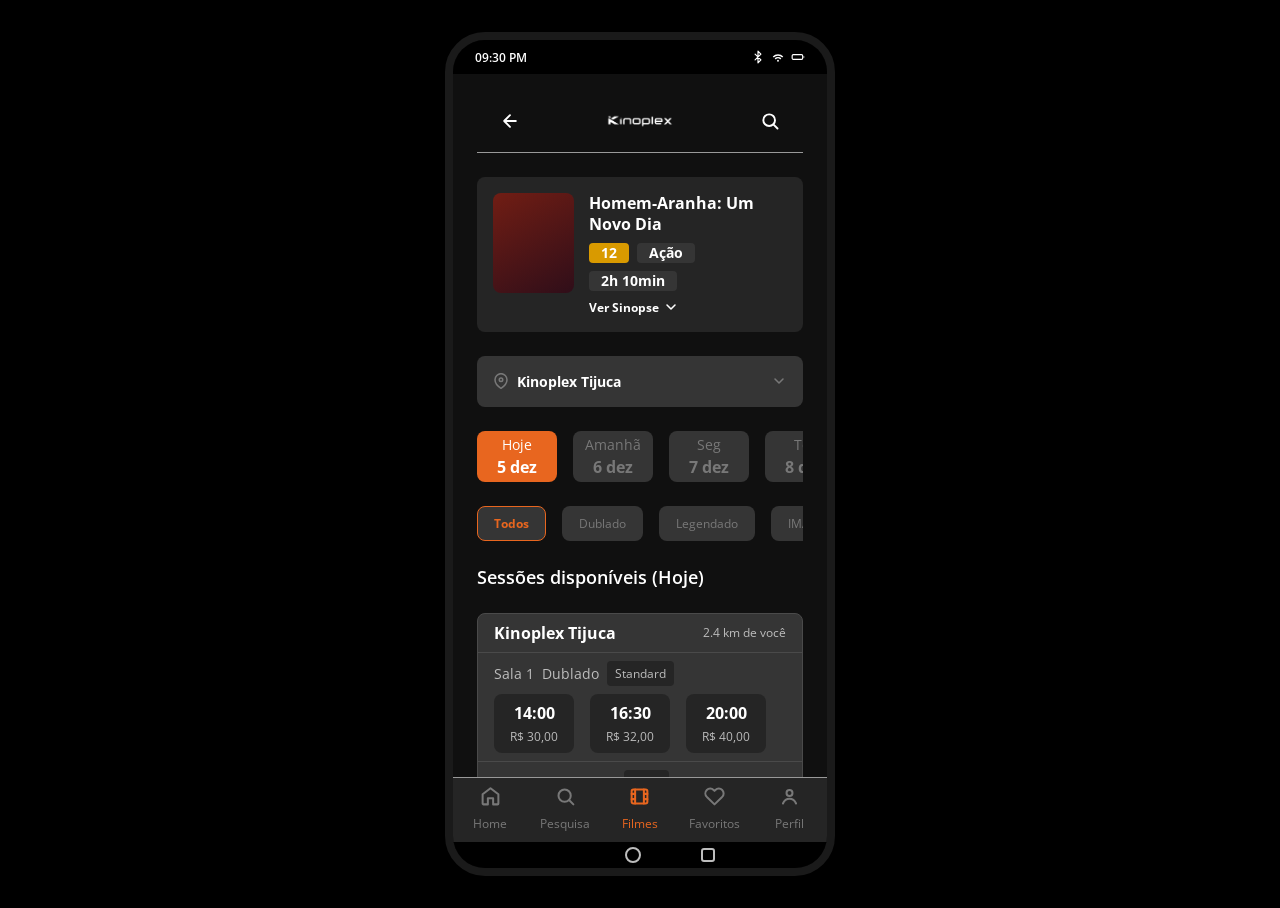
==== commit 04f01329: "Custom cinema dropdown, filter by selected cinema by default, horizontal scroll for day tabs and fil" ====
--- a/movie.html
+++ b/movie.html
@@ -33,10 +33,13 @@
     </div>
 
     <!-- CINEMA -->
-    <div class="cinema-select">
-      <span class="cinema-select-icon"></span>
-      <select id="cinemaSelect" aria-label="Escolher cinema"></select>
-      <span class="cinema-select-chevron"></span>
+    <div class="cinema-select-wrap">
+      <button class="cinema-select" id="cinemaSelectBtn" aria-haspopup="listbox" aria-expanded="false">
+        <span class="cinema-select-icon"></span>
+        <span class="cinema-select-label" id="cinemaSelectLabel"></span>
+        <span class="cinema-select-chevron"></span>
+      </button>
+      <div class="cinema-dropdown" id="cinemaDropdown" hidden></div>
     </div>
 
     <!-- DIAS -->
@@ -97,19 +100,47 @@
     document.getElementById('synopsisToggle').classList.toggle('open', open);
   });
 
-  // ---- Cinemas (dropdown) ----
-  const cinemaSelect = document.getElementById('cinemaSelect');
-  THEATERS.forEach(t => {
-    const o = document.createElement('option');
-    o.value = t.id;
-    o.textContent = t.name;
-    cinemaSelect.appendChild(o);
-  });
-  cinemaSelect.value = 'tijuca';
-  let cinemaFilterApplied = false;
-  cinemaSelect.addEventListener('change', () => {
-    cinemaFilterApplied = true;
+  // ---- Cinemas (dropdown customizado) ----
+  const cinemaBtn = document.getElementById('cinemaSelectBtn');
+  const cinemaLabel = document.getElementById('cinemaSelectLabel');
+  const cinemaDropdown = document.getElementById('cinemaDropdown');
+  let selectedCinema = 'tijuca';
+
+  function closeCinemaDropdown() {
+    cinemaDropdown.hidden = true;
+    cinemaBtn.classList.remove('open');
+    cinemaBtn.setAttribute('aria-expanded', 'false');
+  }
+  function renderCinemaDropdown() {
+    const theater = THEATERS.find(t => t.id === selectedCinema);
+    cinemaLabel.textContent = theater ? theater.name : 'Selecione o cinema';
+    cinemaDropdown.innerHTML = THEATERS.map(t =>
+      '<button type="button" class="cinema-dropdown-item' + (t.id === selectedCinema ? ' selected' : '') + '" data-id="' + t.id + '">' +
+        '<span class="cd-name">' + t.name + '</span>' +
+        '<span class="cd-dist">' + t.dist + '</span>' +
+        '<span class="cd-check">' + ICONS.check + '</span>' +
+      '</button>'
+    ).join('');
+  }
+  cinemaBtn.addEventListener('click', () => {
+    const open = cinemaDropdown.hidden;
+    renderCinemaDropdown();
+    cinemaDropdown.hidden = !open;
+    cinemaBtn.classList.toggle('open', !open);
+    cinemaBtn.setAttribute('aria-expanded', String(!open));
+  });
+  cinemaDropdown.addEventListener('click', e => {
+    const item = e.target.closest('.cinema-dropdown-item');
+    if (!item) return;
+    selectedCinema = item.dataset.id;
+    closeCinemaDropdown();
+    renderCinemaDropdown();
     renderSessions();
+  });
+  document.addEventListener('click', e => {
+    if (!cinemaDropdown.hidden && !e.target.closest('.cinema-select-wrap')) {
+      closeCinemaDropdown();
+    }
   });
 
   // ---- Dias ----
@@ -175,7 +206,7 @@
     else if (activeFilter === 'Legendado') list = list.filter(s => s.type === 'Legendado');
     else if (activeFilter === 'IMAX') list = list.filter(s => s.format === 'IMAX');
     else if (activeFilter === '3D') list = list.filter(s => s.format === '3D');
-    if (cinemaFilterApplied) list = list.filter(s => s.theater === cinemaSelect.value);
+    list = list.filter(s => s.theater === selectedCinema);
 
     const byTheater = new Map();
     list.forEach(s => {
@@ -218,10 +249,21 @@
     });
   }
 
+  renderCinemaDropdown();
   renderDayTabs();
   renderFilterChips();
   updateSessionsTitle();
   renderSessions();
+
+  // Scroll lateral com a roda do mouse (dias e filtros)
+  [dayTabs, filterChips].forEach(el => {
+    el.addEventListener('wheel', e => {
+      if (Math.abs(e.deltaY) > Math.abs(e.deltaX)) {
+        el.scrollLeft += e.deltaY;
+        e.preventDefault();
+      }
+    }, { passive: false });
+  });
 </script>
 </body>
 </html>
--- a/assets/style.css
+++ b/assets/style.css
@@ -614,38 +614,85 @@
 }
 
 /* Dropdown de cinema */
+.cinema-select-wrap { position: relative; }
 .cinema-select {
+  width: 100%;
   display: flex;
   align-items: center;
   gap: 8px;
   background: var(--bg-surface-elevated);
+  border: none;
   border-radius: 8px;
   padding: 16px;
-  position: relative;
-}
+  cursor: pointer;
+  text-align: left;
+  color: var(--text-primary);
+  font-family: var(--font-body);
+  transition: var(--transition);
+}
+.cinema-select:hover { background: var(--secondary-600); }
 .cinema-select-icon { display: flex; flex-shrink: 0; color: var(--text-muted); }
 .cinema-select-icon svg { width: 16px; height: 16px; }
-.cinema-select select {
+.cinema-select-label {
   flex: 1;
   min-width: 0;
-  appearance: none;
-  -webkit-appearance: none;
+  font-size: 14px;
+  font-weight: 700;
+  white-space: nowrap;
+  overflow: hidden;
+  text-overflow: ellipsis;
+}
+.cinema-select-chevron {
+  display: flex;
+  flex-shrink: 0;
+  color: var(--text-muted);
+  transition: transform .2s ease;
+  transform: rotate(90deg);
+}
+.cinema-select-chevron svg { width: 16px; height: 16px; }
+.cinema-select.open .cinema-select-chevron { transform: rotate(-90deg); }
+
+.cinema-dropdown {
+  position: absolute;
+  top: calc(100% + 8px);
+  left: 0;
+  right: 0;
+  z-index: 50;
+  background: var(--bg-surface-elevated);
+  border: 1px solid var(--secondary-600);
+  border-radius: 8px;
+  padding: 6px;
+  box-shadow: 0 12px 30px rgba(0, 0, 0, .5);
+}
+.cinema-dropdown-item {
+  width: 100%;
+  display: flex;
+  align-items: center;
+  gap: 10px;
   background: none;
   border: none;
-  outline: none;
+  padding: 10px 12px;
+  border-radius: 6px;
+  cursor: pointer;
+  text-align: left;
   color: var(--text-primary);
   font-family: var(--font-body);
-  font-size: 12px;
-  font-weight: 700;
-  cursor: pointer;
-}
-.cinema-select-chevron {
-  display: flex;
-  flex-shrink: 0;
-  color: var(--text-muted);
-  pointer-events: none;
-}
-.cinema-select-chevron svg { width: 16px; height: 16px; transform: rotate(90deg); }
+  transition: var(--transition);
+}
+.cinema-dropdown-item:hover { background: var(--bg-surface); }
+.cinema-dropdown-item .cd-name {
+  flex: 1;
+  min-width: 0;
+  font-size: 14px;
+  font-weight: 700;
+  white-space: nowrap;
+  overflow: hidden;
+  text-overflow: ellipsis;
+}
+.cinema-dropdown-item .cd-dist { font-size: 12px; color: var(--text-secondary); }
+.cinema-dropdown-item .cd-check { display: flex; color: var(--primary); visibility: hidden; }
+.cinema-dropdown-item.selected .cd-check { visibility: visible; }
+.cinema-dropdown-item .cd-check svg { width: 16px; height: 16px; }
 
 /* Dias */
 .day-tabs { display: flex; gap: 16px; overflow-x: auto; scrollbar-width: none; }
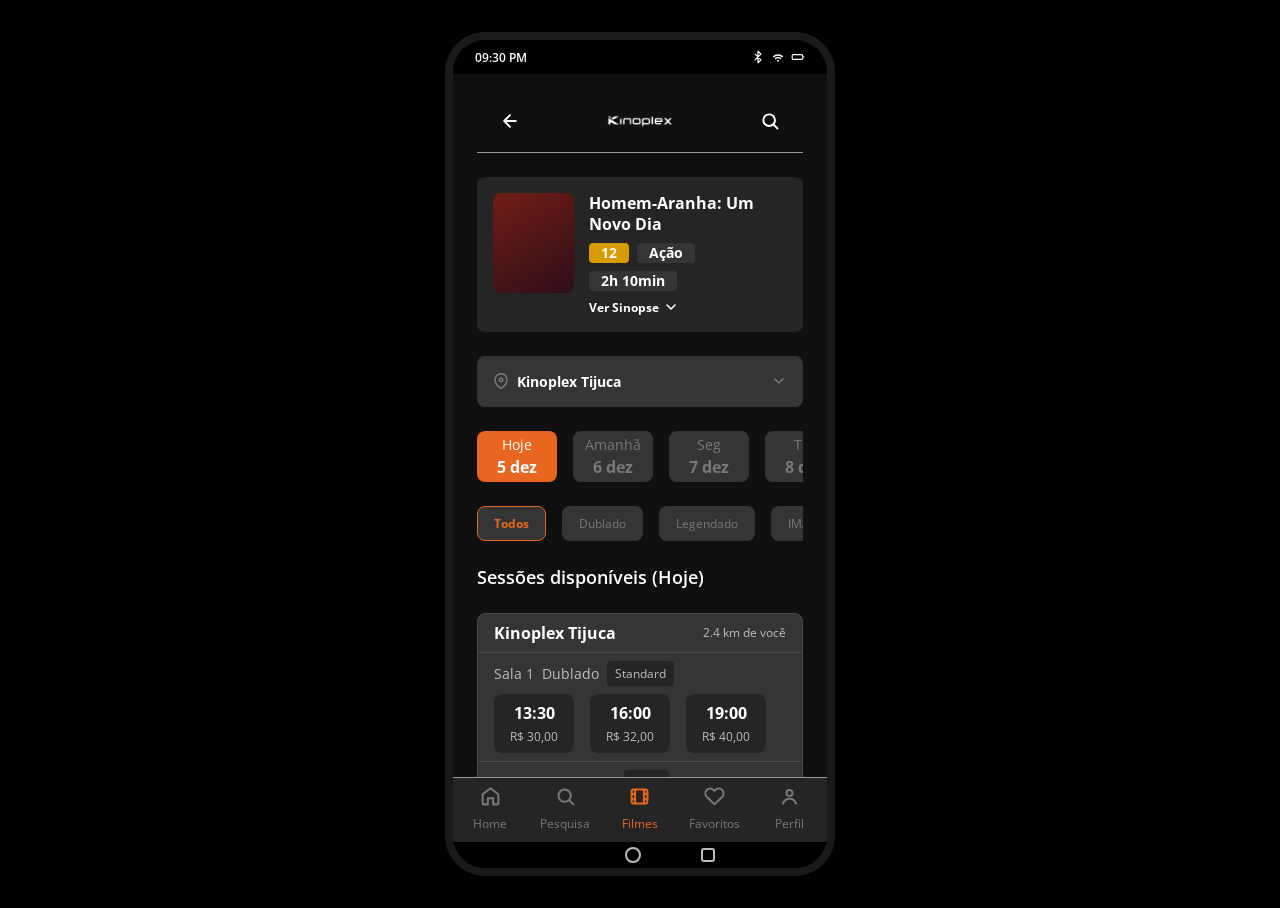
==== commit 7fcdd8f5: "Fix day tab clicks with drag-to-scroll, generate 3 sessions per cinema per day for every movie" ====
--- a/movie.html
+++ b/movie.html
@@ -264,6 +264,32 @@
       }
     }, { passive: false });
   });
+
+  // Arrastar com o mouse para rolar (desktop)
+  if (window.matchMedia('(pointer: fine)').matches) {
+    [dayTabs, filterChips].forEach(el => {
+      let isDown = false, startX = 0, startLeft = 0, moved = false;
+      el.addEventListener('pointerdown', e => {
+        isDown = true; moved = false;
+        startX = e.clientX; startLeft = el.scrollLeft;
+      });
+      el.addEventListener('pointermove', e => {
+        if (!isDown) return;
+        const dx = e.clientX - startX;
+        if (Math.abs(dx) > 4 && !moved) {
+          moved = true;
+          try { el.setPointerCapture(e.pointerId); } catch (err) {}
+        }
+        if (moved) el.scrollLeft = startLeft - dx;
+      });
+      const up = () => { isDown = false; };
+      el.addEventListener('pointerup', up);
+      el.addEventListener('pointercancel', up);
+      el.addEventListener('click', e => {
+        if (moved) { e.preventDefault(); e.stopPropagation(); }
+      }, true);
+    });
+  }
 </script>
 </body>
 </html>
--- a/assets/style.css
+++ b/assets/style.css
@@ -695,7 +695,8 @@
 .cinema-dropdown-item .cd-check svg { width: 16px; height: 16px; }
 
 /* Dias */
-.day-tabs { display: flex; gap: 16px; overflow-x: auto; scrollbar-width: none; }
+.day-tabs { display: flex; gap: 16px; overflow-x: auto; scrollbar-width: none; -webkit-overflow-scrolling: touch; overscroll-behavior-x: contain; cursor: grab; }
+.day-tabs:active { cursor: grabbing; }
 .day-tabs::-webkit-scrollbar { display: none; }
 .day-tab {
   width: 80px;
@@ -717,7 +718,8 @@
 .day-tab.active { background: var(--primary); color: #FFF; }
 
 /* Filtros (Dublado / Legendado / IMAX / 3D) */
-.filter-chips { display: flex; gap: 16px; overflow-x: auto; scrollbar-width: none; }
+.filter-chips { display: flex; gap: 16px; overflow-x: auto; scrollbar-width: none; -webkit-overflow-scrolling: touch; overscroll-behavior-x: contain; cursor: grab; }
+.filter-chips:active { cursor: grabbing; }
 .filter-chips::-webkit-scrollbar { display: none; }
 .filter-chip {
   padding: 8px 16px;
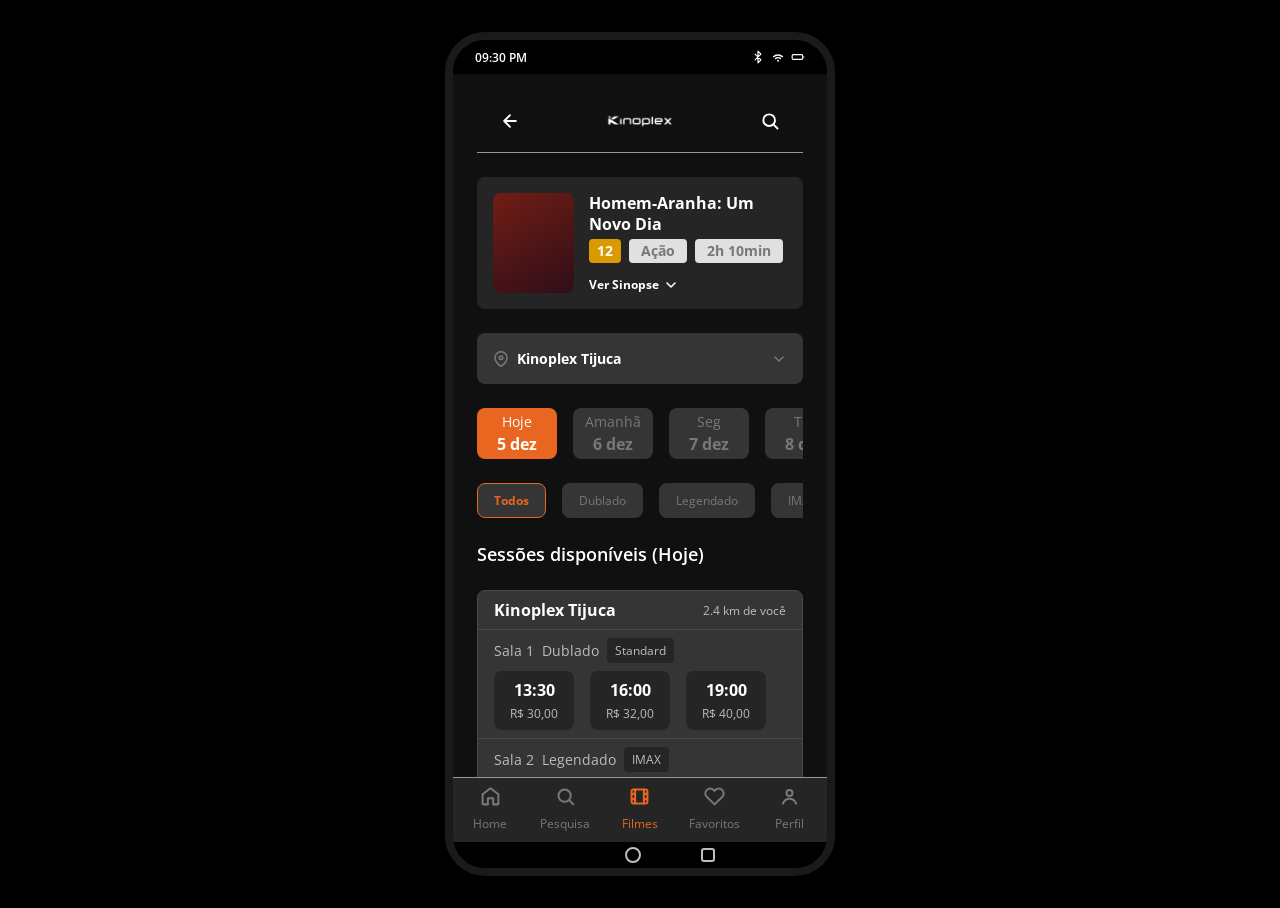
==== commit 5c0f23b0: "Move synopsis below the movie ficha card, justified 12px, matching open-ficha mock" ====
--- a/movie.html
+++ b/movie.html
@@ -20,16 +20,18 @@
     </header>
 
     <!-- FICHA DO FILME -->
-    <div class="movie-ficha">
-      <div class="movie-ficha-poster" id="fichaPoster"></div>
-      <div class="movie-ficha-body">
-        <h1 class="movie-ficha-title" id="fichaTitle"></h1>
-        <div class="movie-ficha-badges" id="fichaBadges"></div>
-        <button class="synopsis-toggle" id="synopsisToggle">
-          <span>Ver Sinopse</span><span class="synopsis-chevron"></span>
-        </button>
-        <p class="synopsis" id="synopsis" hidden></p>
+    <div class="movie-ficha-wrap">
+      <div class="movie-ficha">
+        <div class="movie-ficha-poster" id="fichaPoster"></div>
+        <div class="movie-ficha-body">
+          <h1 class="movie-ficha-title" id="fichaTitle"></h1>
+          <div class="movie-ficha-badges" id="fichaBadges"></div>
+          <button class="synopsis-toggle" id="synopsisToggle">
+            <span>Ver Sinopse</span><span class="synopsis-chevron"></span>
+          </button>
+        </div>
       </div>
+      <p class="synopsis" id="synopsis" hidden></p>
     </div>
 
     <!-- CINEMA -->
--- a/assets/style.css
+++ b/assets/style.css
@@ -549,6 +549,11 @@
 .movie-screen > * { flex-shrink: 0; }
 
 /* Ficha do filme */
+.movie-ficha-wrap {
+  display: flex;
+  flex-direction: column;
+  gap: 16px;
+}
 .movie-ficha {
   display: flex;
   gap: 15px;
@@ -570,7 +575,7 @@
   min-width: 0;
   display: flex;
   flex-direction: column;
-  gap: 8px;
+  gap: 4px;
 }
 .movie-ficha-title {
   font-size: 16px;
@@ -583,7 +588,9 @@
   gap: 8px;
   flex-wrap: wrap;
 }
-.movie-ficha-badges .badge { font-size: 14px; padding: 4px 12px; }
+.movie-ficha-badges .badge { font-size: 14px; line-height: 16px; padding: 4px 12px; }
+.movie-ficha-badges .badge-rating { padding: 4px 8px; }
+.movie-ficha-badges .badge-genre { background: #E0E0E0; color: #787878; }
 
 .synopsis-toggle {
   display: flex;
@@ -608,8 +615,10 @@
 .synopsis-chevron svg { width: 16px; height: 16px; }
 .synopsis-toggle.open .synopsis-chevron { transform: rotate(-90deg); }
 .synopsis {
-  font-size: 13px;
+  font-size: 12px;
+  font-weight: 400;
   line-height: 1.6;
+  text-align: justify;
   color: var(--text-secondary);
 }
 
